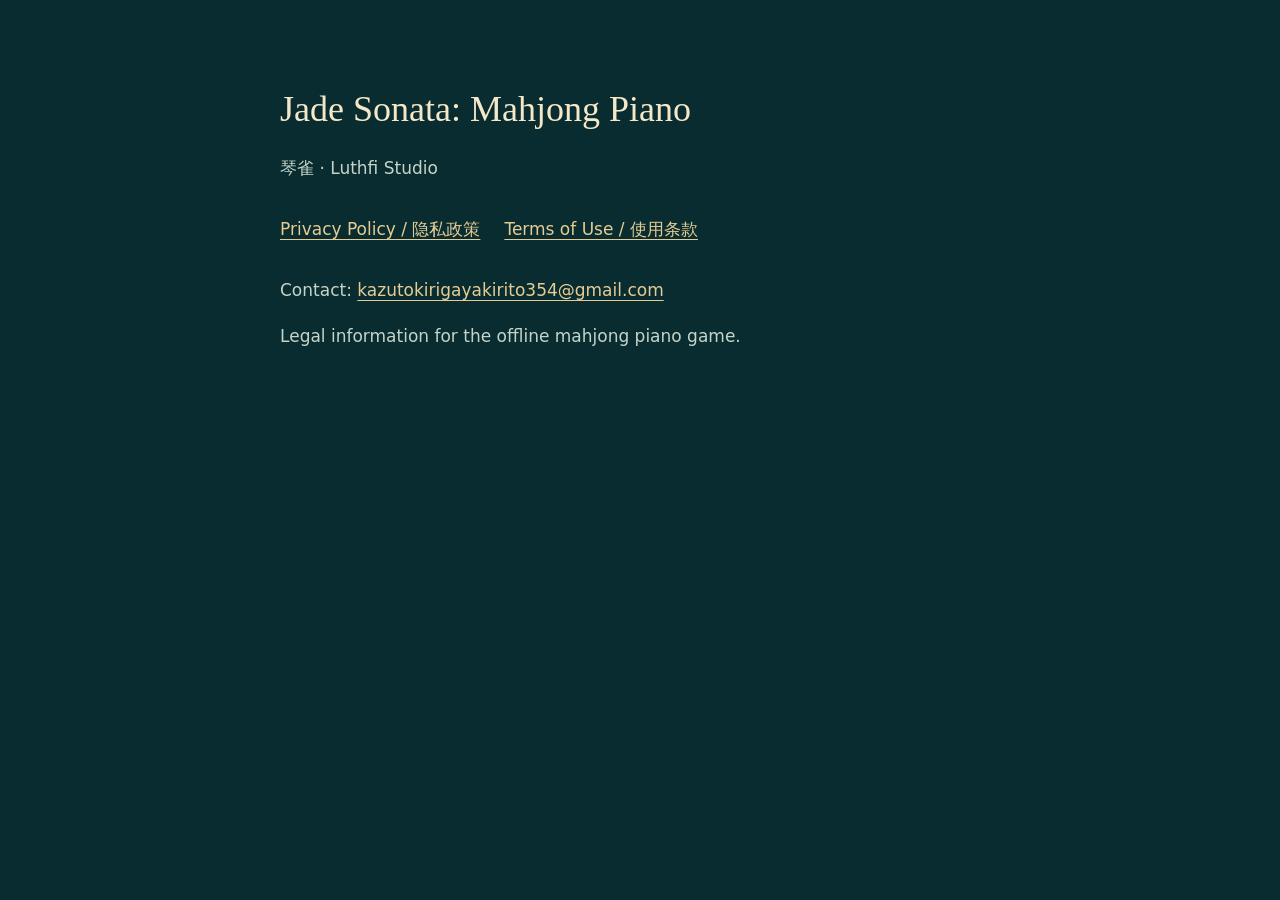
==== index.html @ e63b400b "Publish Jade Sonata privacy policy and terms" ====
<!doctype html><html lang="en"><head><meta charset="utf-8"><meta name="viewport" content="width=device-width,initial-scale=1"><title>Jade Sonata · Legal</title><style>body{margin:0;background:#092c30;color:#f5e8c9;font:17px/1.7 system-ui,sans-serif}main{max-width:720px;margin:auto;padding:64px 24px}h1{font:400 36px Georgia,serif}a{color:#e4cc94;text-underline-offset:4px}nav{display:flex;gap:24px;flex-wrap:wrap;margin:32px 0}p{color:#c5d4c8}</style></head><body><main><h1>Jade Sonata: Mahjong Piano</h1><p>琴雀 · Luthfi Studio</p><nav><a href="privacy.html">Privacy Policy / 隐私政策</a><a href="terms.html">Terms of Use / 使用条款</a></nav><p>Contact: <a href="mailto:kazutokirigayakirito354@gmail.com">kazutokirigayakirito354@gmail.com</a></p><p>Legal information for the offline mahjong piano game.</p></main></body></html>
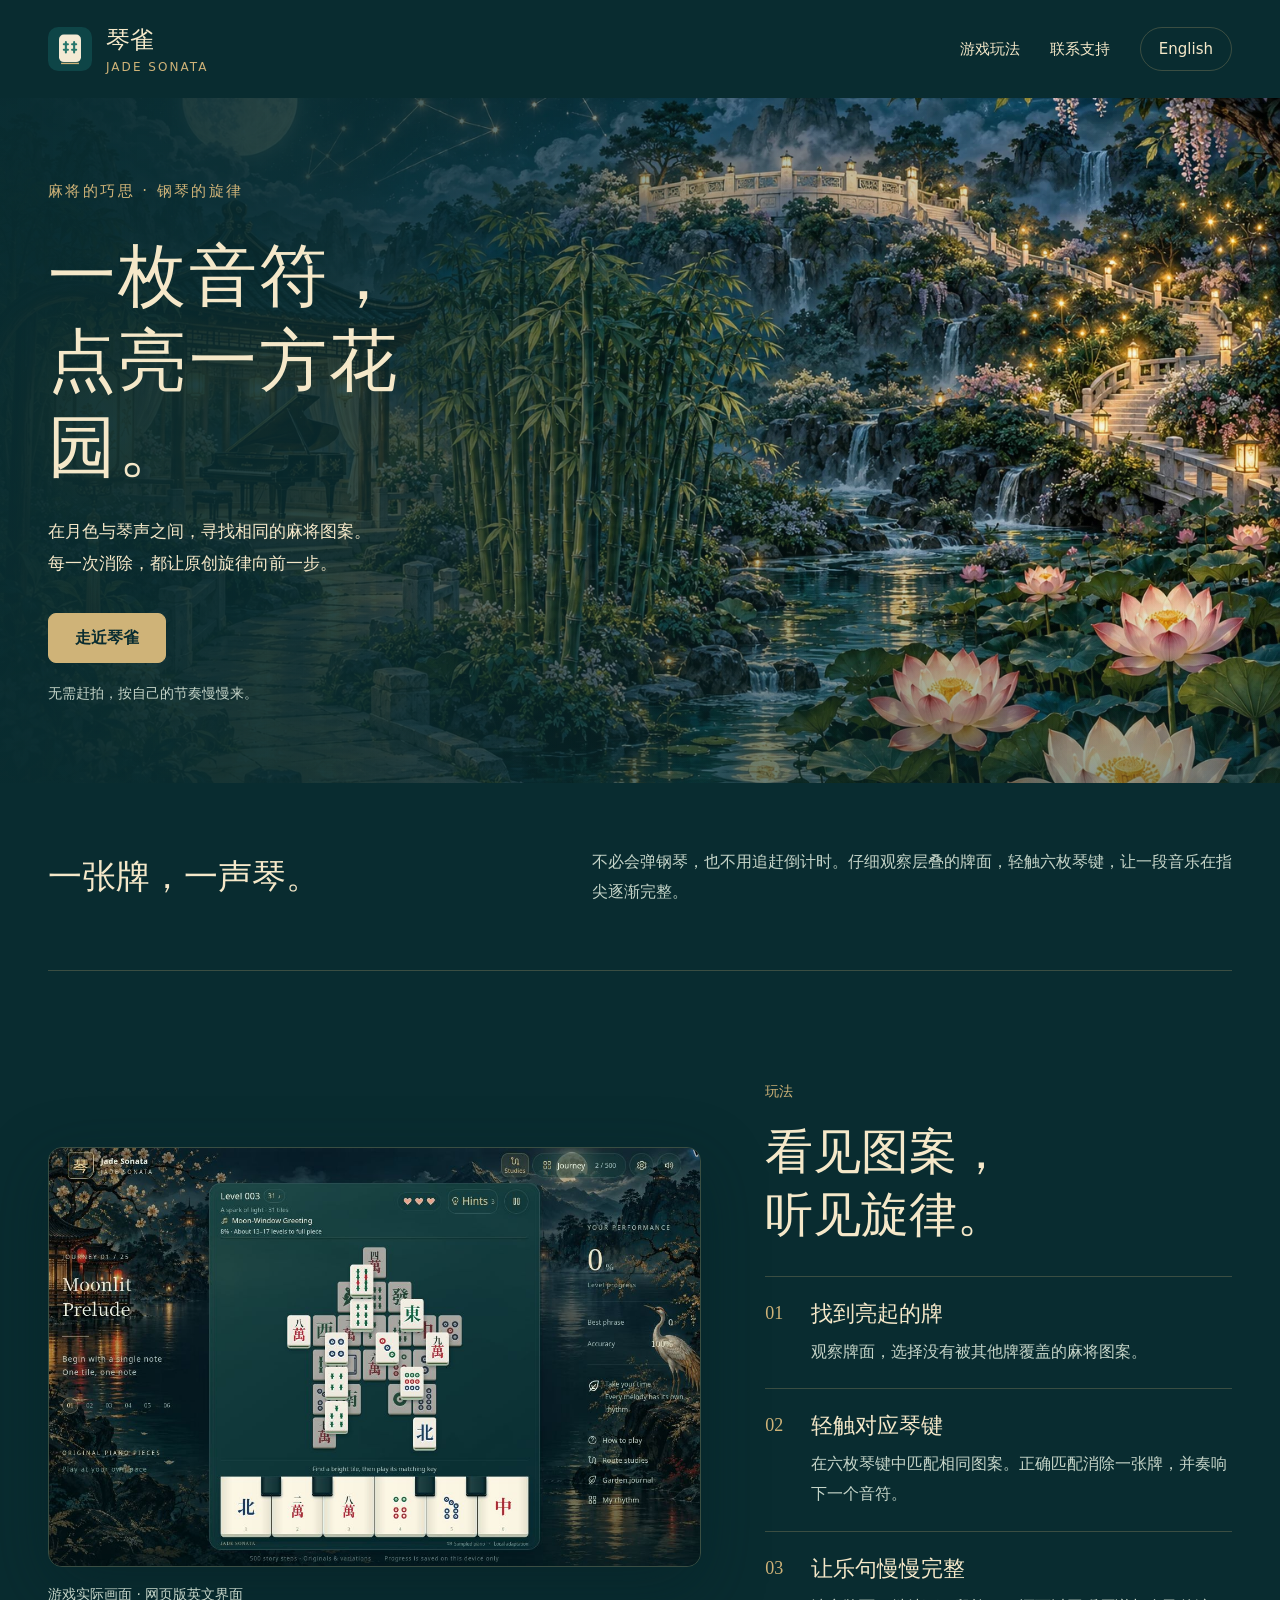
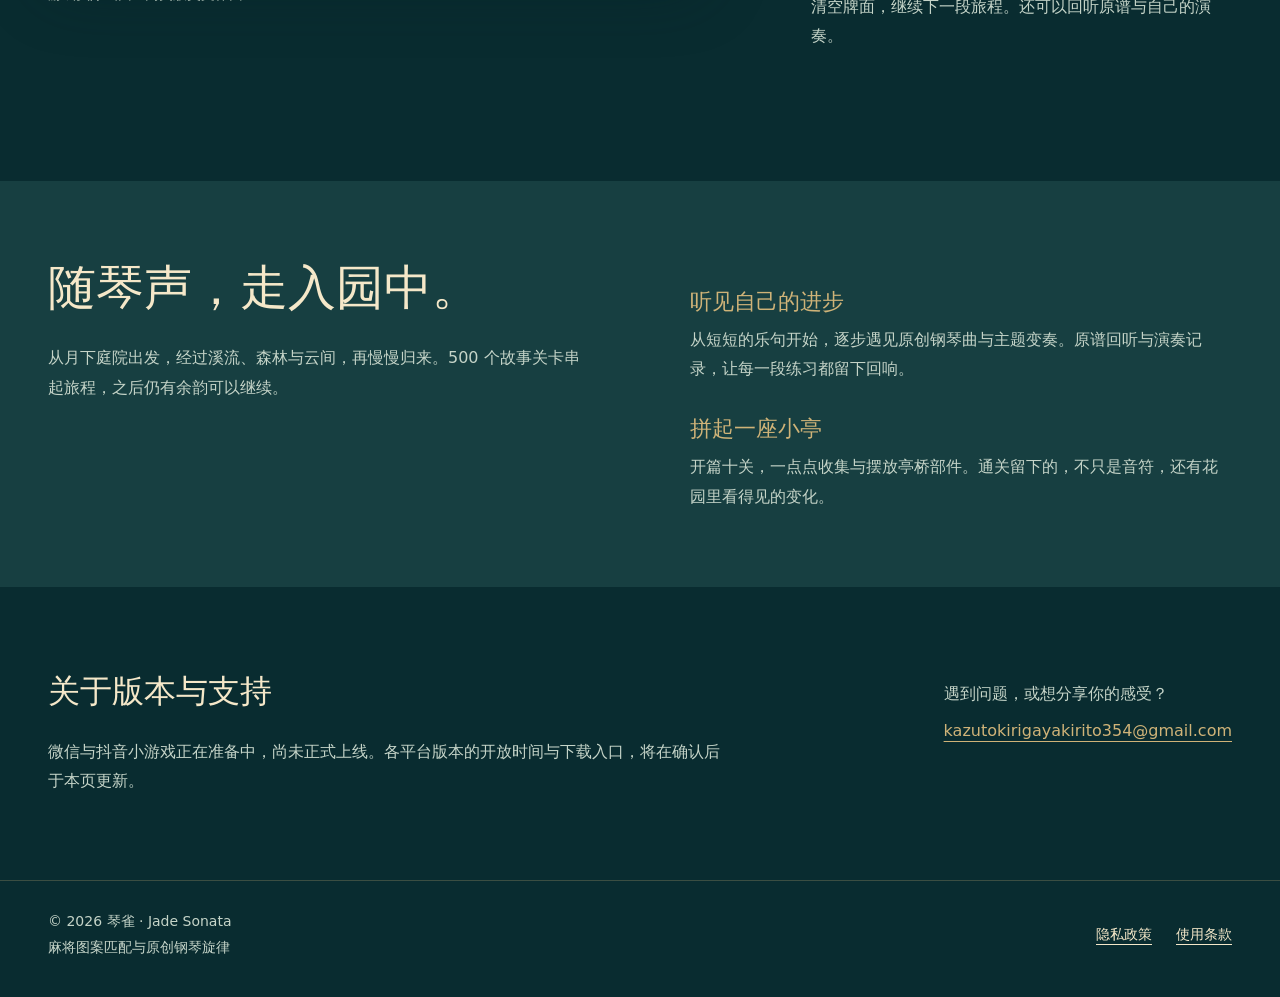
==== commit 05e03fc3: "Add bilingual Jade Sonata official game website" ====
--- a/index.html
+++ b/index.html
@@ -1 +1,32 @@
-<!doctype html><html lang="en"><head><meta charset="utf-8"><meta name="viewport" content="width=device-width,initial-scale=1"><title>Jade Sonata · Legal</title><style>body{margin:0;background:#092c30;color:#f5e8c9;font:17px/1.7 system-ui,sans-serif}main{max-width:720px;margin:auto;padding:64px 24px}h1{font:400 36px Georgia,serif}a{color:#e4cc94;text-underline-offset:4px}nav{display:flex;gap:24px;flex-wrap:wrap;margin:32px 0}p{color:#c5d4c8}</style></head><body><main><h1>Jade Sonata: Mahjong Piano</h1><p>琴雀 · Luthfi Studio</p><nav><a href="privacy.html">Privacy Policy / 隐私政策</a><a href="terms.html">Terms of Use / 使用条款</a></nav><p>Contact: <a href="mailto:kazutokirigayakirito354@gmail.com">kazutokirigayakirito354@gmail.com</a></p><p>Legal information for the offline mahjong piano game.</p></main></body></html>
+<!doctype html>
+<html lang="zh-CN">
+<head>
+  <meta charset="utf-8"><meta name="viewport" content="width=device-width,initial-scale=1">
+  <meta name="theme-color" content="#092c30">
+  <title>琴雀 · Jade Sonata | 官方网站</title><meta name="description" content="琴雀是一款将麻将图案匹配与原创钢琴旋律结合的休闲解谜游戏。在月夜花园中，一次匹配，一枚音符，按自己的节奏慢慢演奏。">
+  <link rel="canonical" href="https://ownerhzh.github.io/jade-sonata-legal/">
+  <link rel="alternate" hreflang="zh-CN" href="https://ownerhzh.github.io/jade-sonata-legal/"><link rel="alternate" hreflang="en" href="https://ownerhzh.github.io/jade-sonata-legal/en.html"><link rel="alternate" hreflang="x-default" href="https://ownerhzh.github.io/jade-sonata-legal/">
+  <meta property="og:type" content="website"><meta property="og:title" content="琴雀 · Jade Sonata | 官方网站"><meta property="og:description" content="琴雀是一款将麻将图案匹配与原创钢琴旋律结合的休闲解谜游戏。在月夜花园中，一次匹配，一枚音符，按自己的节奏慢慢演奏。"><meta property="og:url" content="https://ownerhzh.github.io/jade-sonata-legal/">
+  <link rel="icon" type="image/svg+xml" href="assets/favicon.svg"><link rel="stylesheet" href="style.css">
+</head>
+<body>
+<a class="skip" href="#main">跳至正文</a>
+<header class="header wrap">
+  <a class="brand" href="./" aria-label="琴雀"><img src="assets/favicon.svg" width="44" height="44" alt=""><span class="brand-name">琴雀<small>JADE SONATA</small></span></a>
+  <nav class="nav" aria-label="主导航"><a class="desktop-link" href="#how-to-play">游戏玩法</a><a class="desktop-link" href="#support">联系支持</a><a class="language" href="en.html" lang="en" hreflang="en">English</a></nav>
+</header>
+<main id="main">
+  <section class="hero" aria-labelledby="hero-title">
+    <img class="hero-art" src="assets/garden.webp" width="1536" height="1024" alt="" fetchpriority="high">
+    <div class="hero-content wrap"><p class="eyebrow">麻将的巧思 · 钢琴的旋律</p><h1 id="hero-title">一枚音符，<br>点亮一方花园。</h1><p class="intro">在月色与琴声之间，寻找相同的麻将图案。<br>每一次消除，都让原创旋律向前一步。</p><a class="button" href="#how-to-play">走近琴雀</a><span class="hero-note">无需赶拍，按自己的节奏慢慢来。</span></div>
+  </section>
+  <div class="invitation wrap"><p class="line">一张牌，一声琴。</p><p>不必会弹钢琴，也不用追赶倒计时。仔细观察层叠的牌面，轻触六枚琴键，让一段音乐在指尖逐渐完整。</p></div>
+  <section class="gameplay wrap" id="how-to-play" aria-labelledby="how-title">
+    <figure><div class="screen"><img src="assets/gameplay.jpg" width="1180" height="757" loading="lazy" alt="琴雀实际游戏画面：层叠麻将牌、六枚图案琴键与月夜花园"></div><figcaption>游戏实际画面 · 网页版英文界面</figcaption></figure>
+    <div><p class="section-label">玩法</p><h2 id="how-title">看见图案，<br>听见旋律。</h2><ol class="steps"><li><span class="number" aria-hidden="true">01</span><div><h3>找到亮起的牌</h3><p>观察牌面，选择没有被其他牌覆盖的麻将图案。</p></div></li><li><span class="number" aria-hidden="true">02</span><div><h3>轻触对应琴键</h3><p>在六枚琴键中匹配相同图案。正确匹配消除一张牌，并奏响下一个音符。</p></div></li><li><span class="number" aria-hidden="true">03</span><div><h3>让乐句慢慢完整</h3><p>清空牌面，继续下一段旅程。还可以回听原谱与自己的演奏。</p></div></li></ol></div>
+  </section>
+  <section class="journey" aria-labelledby="journey-title"><div class="wrap journey-grid"><div><h2 id="journey-title">随琴声，走入园中。</h2><p>从月下庭院出发，经过溪流、森林与云间，再慢慢归来。500 个故事关卡串起旅程，之后仍有余韵可以继续。</p></div><div><h3>听见自己的进步</h3><p>从短短的乐句开始，逐步遇见原创钢琴曲与主题变奏。原谱回听与演奏记录，让每一段练习都留下回响。</p><h3>拼起一座小亭</h3><p>开篇十关，一点点收集与摆放亭桥部件。通关留下的，不只是音符，还有花园里看得见的变化。</p></div></div></section>
+  <section class="support wrap" id="support" aria-labelledby="support-title"><div><h2 id="support-title">关于版本与支持</h2><p>微信与抖音小游戏正在准备中，尚未正式上线。各平台版本的开放时间与下载入口，将在确认后于本页更新。</p></div><div class="support-contact"><p>遇到问题，或想分享你的感受？</p><a href="mailto:kazutokirigayakirito354@gmail.com">kazutokirigayakirito354@gmail.com</a></div></section>
+</main>
+<footer><div class="wrap"><div><p>© 2026 琴雀 · Jade Sonata</p><p>麻将图案匹配与原创钢琴旋律</p></div><nav aria-label="法律信息"><a href="privacy.html#zh">隐私政策</a><a href="terms.html#zh">使用条款</a></nav></div></footer>
+</body></html>
--- a/style.css
+++ b/style.css
@@ -0,0 +1,9 @@
+:root{color-scheme:dark;--jade:#092c30;--surface:#173f41;--gold:#cfb378;--ink:#f5e8c9;--muted:#c5d4c8;--porcelain:#f5efdc;--line:#cfb37840;font-family:system-ui,-apple-system,sans-serif;background:var(--jade);color:var(--ink)}
+*{box-sizing:border-box}html{scroll-behavior:smooth;scroll-padding-top:2rem}body{margin:0}a{color:inherit;text-underline-offset:5px}a:focus-visible{outline:2px solid var(--gold);outline-offset:6px}img{display:block;max-width:100%}p{line-height:1.85;color:var(--muted)}h1,h2,h3{font-family:Georgia,'Songti SC','Noto Serif CJK SC',serif;font-weight:400}h2{font-size:clamp(2rem,4vw,3rem);line-height:1.3;margin:0 0 1.5rem}h3{font-size:1.375rem;margin:0 0 .5rem}.wrap{width:min(1200px,calc(100% - 96px));margin-inline:auto}.skip{position:absolute;top:-100px;left:16px;z-index:5;background:var(--porcelain);color:var(--jade);padding:12px}.skip:focus{top:12px}
+.header{min-height:98px;display:flex;align-items:center;justify-content:space-between;gap:24px}.brand{display:flex;align-items:center;gap:14px;text-decoration:none}.brand img{width:44px;height:44px}.brand-name{font:400 1.5rem Georgia,'Songti SC',serif}.brand-name small{font:400 .75rem system-ui,sans-serif;display:block;letter-spacing:.17em;margin-top:4px;color:var(--gold)}.nav{display:flex;align-items:center;gap:30px;font-size:.9375rem}.nav a{display:inline-flex;align-items:center;min-height:44px;text-decoration:none}.nav a:hover{color:var(--gold)}.language{border:1px solid var(--line);border-radius:100px;padding:0 18px}
+.hero{position:relative;isolation:isolate;min-height:660px;display:flex;align-items:center;overflow:hidden;background:var(--surface)}.hero-art{position:absolute;z-index:-2;inset:0;width:100%;height:100%;object-fit:cover;object-position:60% 48%}.hero:before{content:'';position:absolute;z-index:-1;inset:0;background:linear-gradient(90deg,rgba(9,44,48,.97) 0%,rgba(9,44,48,.86) 26%,rgba(9,44,48,.36) 54%,rgba(9,44,48,.03) 85%),linear-gradient(0deg,rgba(9,44,48,.45),transparent 30%)}.hero-content{padding-block:80px}.eyebrow{color:var(--gold);font-size:.9375rem;letter-spacing:.16em;margin:0 0 28px}.hero h1{font-size:clamp(2.75rem,5.3vw,4.75rem);line-height:1.26;letter-spacing:.035em;margin:0 0 26px;text-wrap:balance;max-width:12ch}.hero .intro{max-width:29rem;font-size:1.0625rem;margin:0 0 34px;color:var(--ink)}.button{display:inline-flex;align-items:center;justify-content:center;min-height:50px;padding:12px 26px;border:1px solid var(--gold);border-radius:8px;background:var(--gold);color:var(--jade);font-size:1rem;font-weight:600;text-decoration:none;transition:background .2s,transform .2s}.button:hover{background:var(--porcelain);transform:translateY(-2px)}.hero-note{display:block;margin-top:22px;font-size:.875rem;color:var(--muted)}
+.invitation{padding-block:64px;display:flex;justify-content:space-between;align-items:center;gap:40px;border-bottom:1px solid var(--line)}.invitation p{margin:0;max-width:40rem}.invitation .line{font:400 clamp(1.5rem,3vw,2.125rem)/1.5 Georgia,'Songti SC',serif;color:var(--ink);flex-shrink:0}.gameplay{padding-block:108px;display:grid;grid-template-columns:minmax(0,1.4fr) minmax(0,1fr);gap:64px;align-items:center}figure{margin:0}.screen{border:1px solid var(--line);border-radius:14px;overflow:hidden;box-shadow:0 20px 65px #041d2266}.screen img{width:100%;height:auto}figcaption{font-size:.875rem;line-height:1.6;color:var(--muted);margin-top:16px}.section-label{color:var(--gold);margin:0 0 16px;font-size:.875rem}.steps{list-style:none;padding:0;margin:30px 0 0}.steps li{display:grid;grid-template-columns:30px 1fr;gap:16px;padding:22px 0;border-top:1px solid var(--line)}.steps .number{font:400 1.125rem/1.6 Georgia,serif;color:var(--gold)}.steps p{margin:0;font-size:1rem}.journey{background:var(--surface);padding-block:76px}.journey-grid{display:grid;grid-template-columns:1fr 1fr;gap:100px}.journey p{max-width:36rem;margin:0}.journey h3{margin-top:30px;color:var(--gold)}.support{padding-block:84px;display:flex;justify-content:space-between;gap:64px}.support h2{font-size:2rem}.support p{max-width:42rem;margin:0}.support a{overflow-wrap:anywhere}.support-contact{padding-top:8px;max-width:26rem}.support-contact a{display:inline-flex;min-height:44px;align-items:center;color:var(--gold)}footer{border-top:1px solid var(--line);padding:28px 0 36px}footer .wrap{display:flex;justify-content:space-between;gap:20px;align-items:center}footer p{font-size:.875rem;margin:0}footer nav{display:flex;gap:24px;flex-wrap:wrap}footer a{font-size:.875rem;min-height:44px;display:inline-flex;align-items:center}
+@media(min-width:1600px){.hero{min-height:740px}}
+@media(max-width:1000px){.wrap{width:calc(100% - 56px)}.gameplay{gap:36px;grid-template-columns:1.2fr 1fr}.journey-grid{gap:48px}.support{gap:32px}.hero h1{font-size:3.5rem}.invitation{gap:24px}.invitation .line{flex-shrink:1}}
+@media(max-width:760px){.wrap{width:calc(100% - 40px)}.header{min-height:86px;gap:12px}.nav{gap:12px}.nav .desktop-link{display:none}.brand{gap:10px}.brand-name{font-size:1.25rem}.brand img{width:38px;height:38px}.language{padding-inline:14px}.hero{min-height:690px;align-items:flex-end}.hero-art{object-position:55% top}.hero:before{background:linear-gradient(0deg,rgba(9,44,48,.99) 0%,rgba(9,44,48,.94) 18%,rgba(9,44,48,.7) 40%,rgba(9,44,48,.05) 74%)}.hero-content{padding-top:230px;padding-bottom:40px}.eyebrow{margin-bottom:16px;font-size:.875rem}.hero h1{font-size:2.75rem;max-width:14ch;margin-bottom:18px}.hero .intro{font-size:1rem;max-width:32rem;margin-bottom:24px}.hero-note{margin-top:16px}.invitation{padding-block:36px;display:block}.invitation .line{margin-bottom:14px;font-size:1.625rem}.gameplay{display:flex;flex-direction:column-reverse;align-items:stretch;padding-block:56px;gap:32px}.steps{margin-top:24px}.steps li{padding-block:18px}.journey{padding-block:48px}.journey-grid{grid-template-columns:1fr;gap:32px}.journey h3{margin-top:0}.support{padding-block:48px;display:block}.support-contact{margin-top:24px}footer .wrap{display:block}footer nav{margin-top:12px}footer{padding-bottom:max(24px,env(safe-area-inset-bottom))}}
+@media(prefers-reduced-motion:reduce){html{scroll-behavior:auto}*,*:before,*:after{transition:none!important}}
